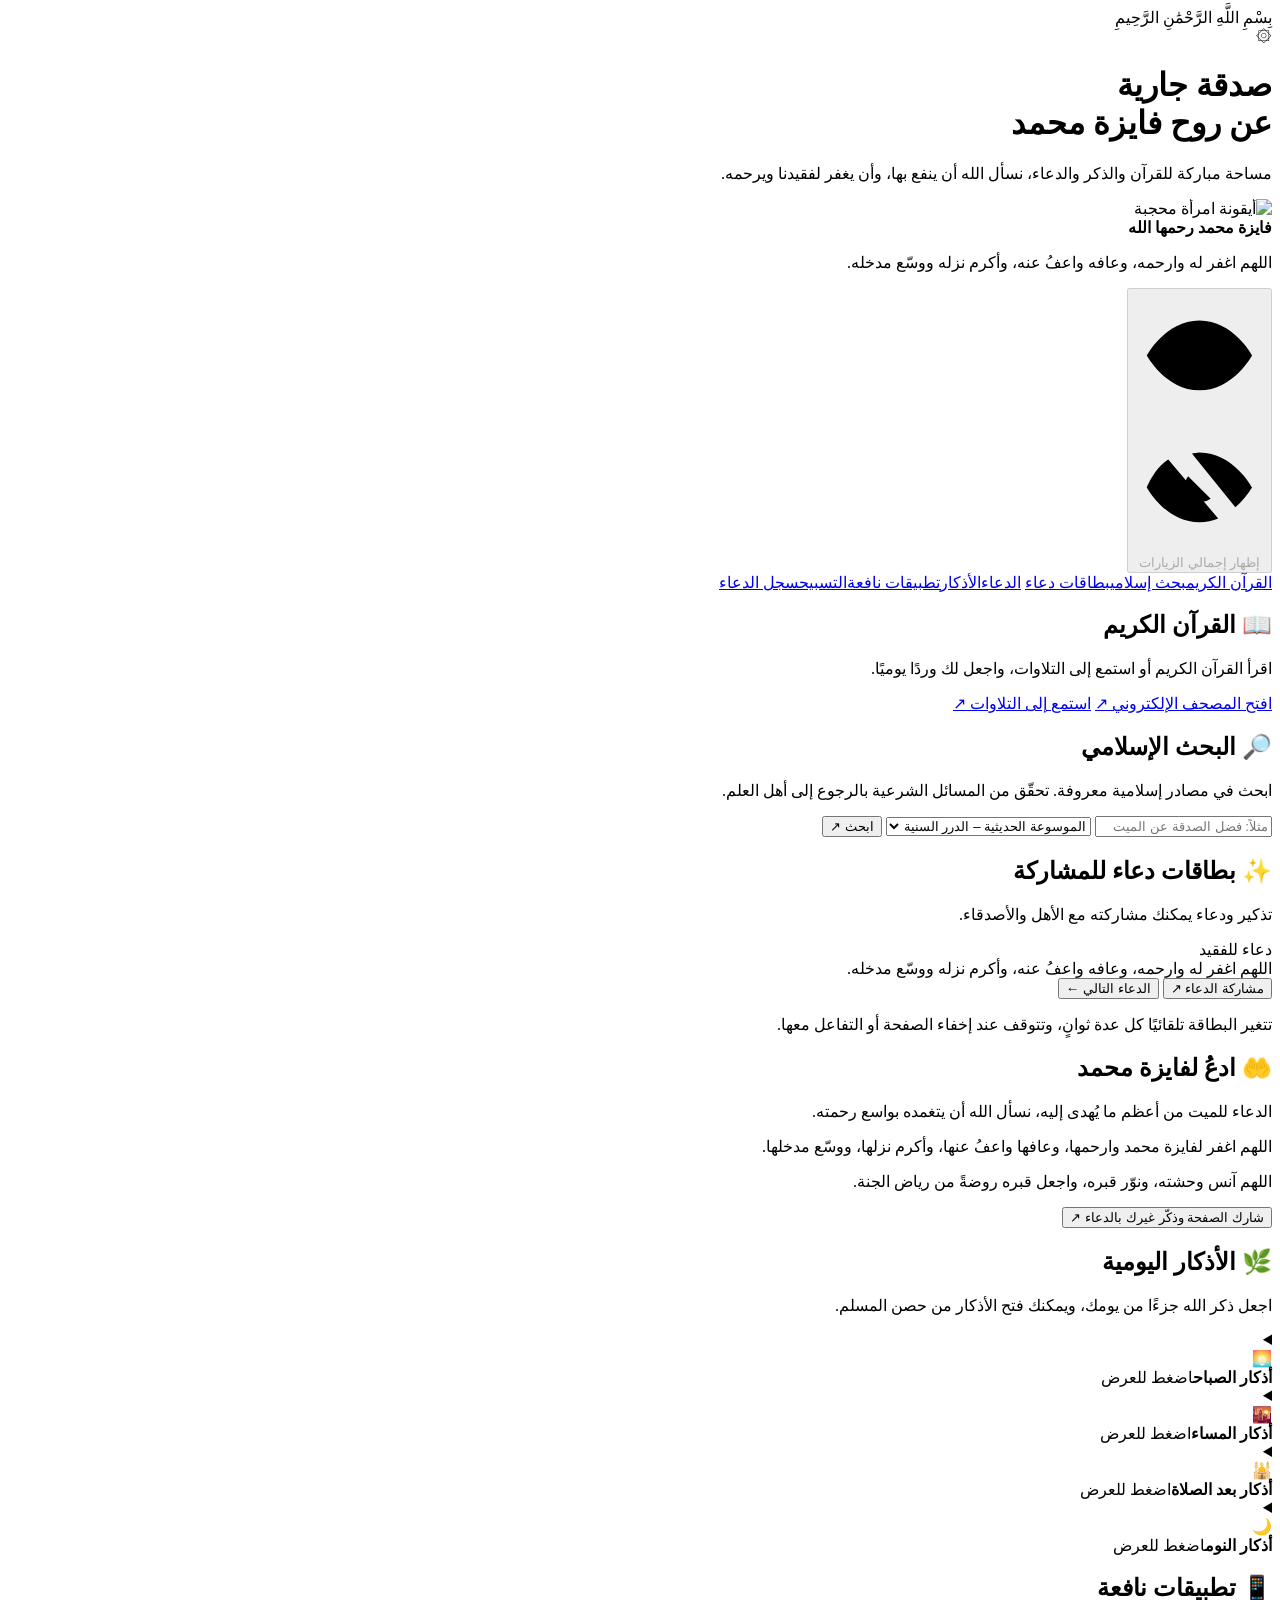
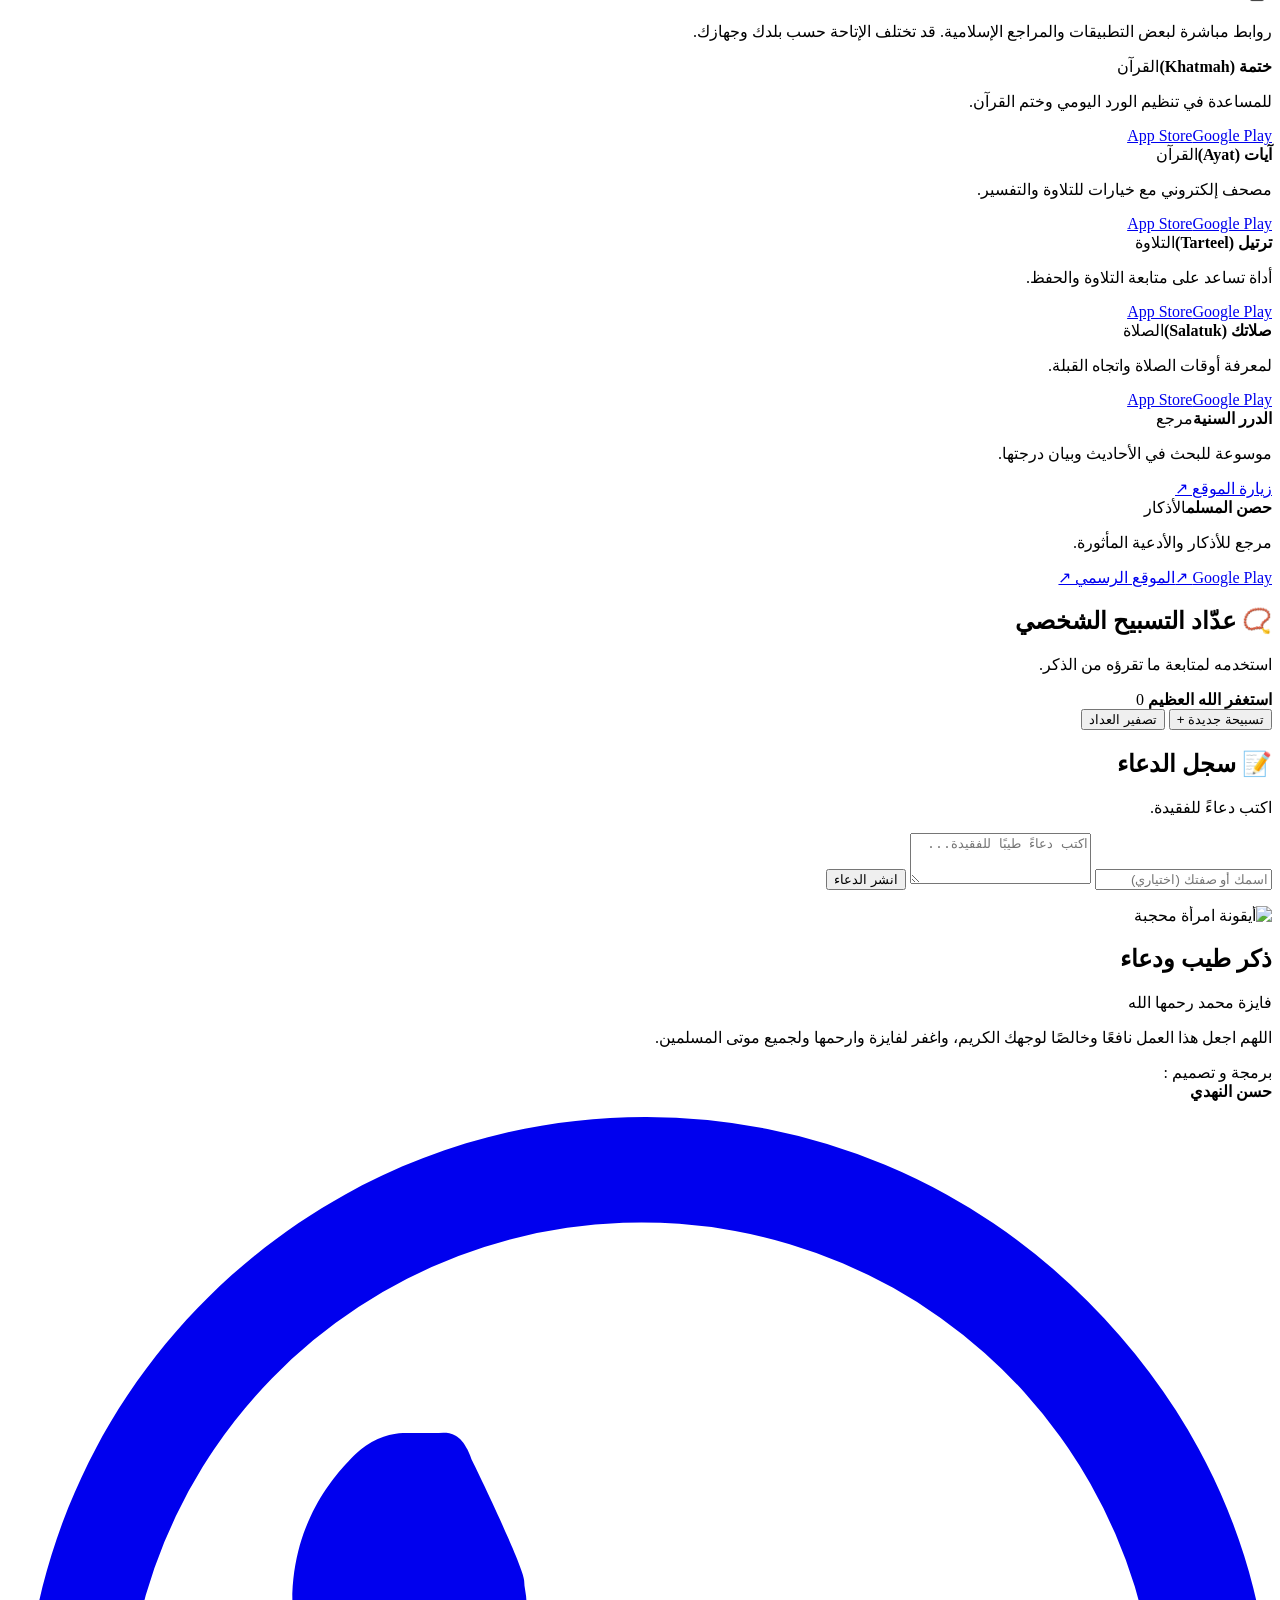
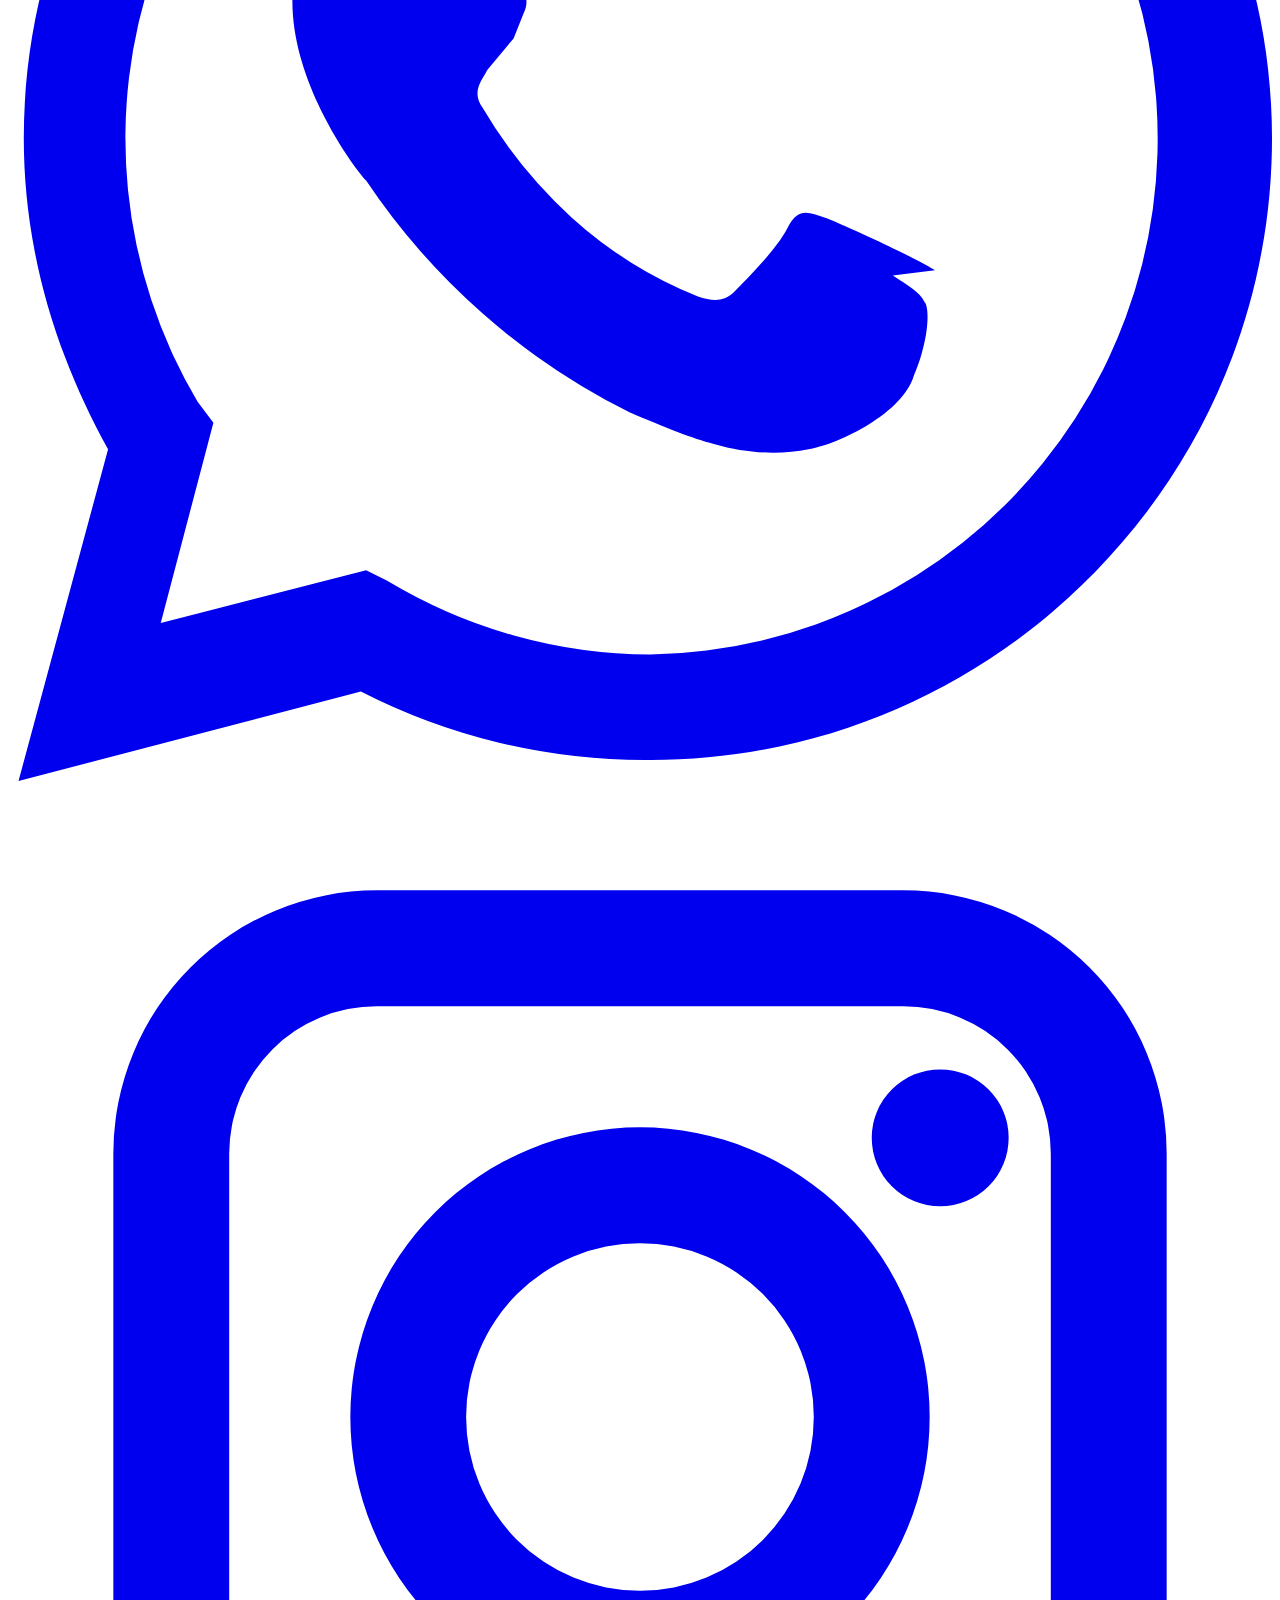
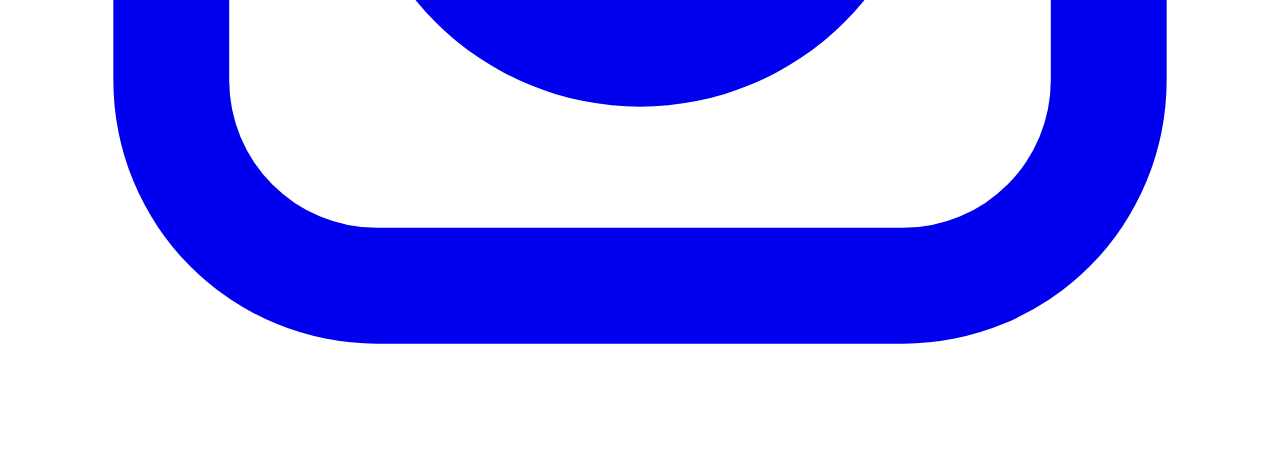
==== index.html @ 4db33beb "Add Faysa Mohammed memorial site: index.html" ====
<!doctype html>
<html lang="ar" dir="rtl">
<head>
  <meta charset="utf-8">
  <meta name="viewport" content="width=device-width, initial-scale=1">
  <meta name="theme-color" content="#435333">
  <meta name="mobile-web-app-capable" content="yes">
  <meta name="apple-mobile-web-app-capable" content="yes">
  <meta name="apple-mobile-web-app-status-bar-style" content="default">
  <link rel="manifest" href="./manifest.webmanifest">
  <link rel="icon" type="image/svg+xml" href="./icon.svg?v=1">
  <meta name="description" content="صدقة جارية عن روح فايزة محمد رحمها الله. قرآن كريم وأذكار ودعاء وروابط نافعة.">
  <meta property="og:type" content="website">
  <meta property="og:title" content="صدقة جارية عن فايزة محمد رحمها الله">
  <meta property="og:description" content="نسأل الله أن يغفر له ويرحمه، وأن يجعل هذا العمل نافعًا.">
  <meta property="og:image" content="https://7hasan.github.io/Faysa_Mohammed/icon.svg">
  <meta property="og:url" content="https://7hasan.github.io/Faysa_Mohammed/">
  <title>صدقة جارية عن روح فايزة محمد</title>
    <link rel="stylesheet" href="./style.css?v=1">
  <script src="./script.js?v=1" defer></script>
</head>
<body>
<header class="hero" id="top">
  <div class="inner">
    <div class="bism">بِسْمِ اللَّهِ الرَّحْمَٰنِ الرَّحِيمِ</div>
    <div class="emblem" aria-hidden="true">۞</div>
    <h1>صدقة جارية<br>عن روح فايزة محمد</h1>
    <p class="subtitle">مساحة مباركة للقرآن والذكر والدعاء، نسأل الله أن ينفع بها، وأن يغفر لفقيدنا ويرحمه.</p>
    <div class="name-card">
      <img class="deceased-icon" src="./icon.svg" alt="أيقونة امرأة محجبة" width="112" height="112">
      <div>
        <strong>فايزة محمد رحمها الله</strong>
        <p>اللهم اغفر له وارحمه، وعافه واعفُ عنه، وأكرم نزله ووسّع مدخله.</p>
      </div>
    </div>
    <div class="visitor-counter" id="visitor-counter">
      <button class="visitor-eye" id="visitor-eye" type="button"
        aria-label="إظهار إجمالي الزيارات" aria-expanded="false"
        aria-controls="visitor-total" disabled>
        <svg class="eye-open" viewBox="0 0 24 24" aria-hidden="true">
          <path d="M2.2 12s3.5-6.5 9.8-6.5 9.8 6.5 9.8 6.5-3.5 6.5-9.8 6.5S2.2 12 2.2 12Z"/>
          <circle cx="12" cy="12" r="3"/>
        </svg>
        <svg class="eye-closed" viewBox="0 0 24 24" aria-hidden="true">
          <path d="M3 3 21 21M10.6 5.7A10.8 10.8 0 0 1 12 5.5c6.3 0 9.8 6.5 9.8 6.5a16.5 16.5 0 0 1-3.1 3.7M6.2 6.8C3.6 8.4 2.2 12 2.2 12s3.5 6.5 9.8 6.5c1.3 0 2.5-.3 3.5-.7"/>
          <path d="M9.9 9.9a3 3 0 0 0 4.2 4.2"/>
        </svg>
        <span class="visitor-sr-only">إظهار إجمالي الزيارات</span>
      </button>
      <span id="visitor-total" class="visitor-total" hidden aria-live="polite"></span>
    </div>
  </div>
</header>

<nav aria-label="التنقل الرئيسي">
  <a href="#quran">القرآن الكريم</a><a href="#search">بحث إسلامي</a><a href="#cards">بطاقات دعاء</a>
  <a href="#dua">الدعاء</a><a href="#adhkar">الأذكار</a><a href="#apps">تطبيقات نافعة</a><a href="#interactive">التسبيح</a><a href="#wall">سجل الدعاء</a>
</nav>

<main>
  <section class="section" id="quran">
    <h2>📖 القرآن الكريم</h2>
    <p class="intro">اقرأ القرآن الكريم أو استمع إلى التلاوات، واجعل لك وردًا يوميًا.</p>
    <div class="actions">
      <a class="btn" href="https://quran.com/ar" target="_blank" rel="noopener noreferrer">افتح المصحف الإلكتروني ↗</a>
      <a class="btn outline" href="https://everyayah.com/" target="_blank" rel="noopener noreferrer">استمع إلى التلاوات ↗</a>
    </div>
  </section>

  <section class="section" id="search">
    <h2>🔎 البحث الإسلامي</h2>
    <p class="intro">ابحث في مصادر إسلامية معروفة. تحقّق من المسائل الشرعية بالرجوع إلى أهل العلم.</p>
    <div class="search-box">
      <input id="islamic-search-query" class="search-input" type="search" placeholder="مثلاً: فضل الصدقة عن الميت" aria-label="موضوع البحث">
      <select id="search-source" class="source-select" aria-label="مصدر البحث">
        <option value="dorar">الموسوعة الحديثية – الدرر السنية</option>
        <option value="islamweb">إسلام ويب</option>
        <option value="binbaz">موقع الشيخ ابن باز</option>
      </select>
      <button class="btn" type="button" onclick="executeIslamicSearch()">ابحث ↗</button>
    </div>
  </section>

  <section class="section" id="cards">
    <h2>✨ بطاقات دعاء للمشاركة</h2>
    <p class="intro">تذكير ودعاء يمكنك مشاركته مع الأهل والأصدقاء.</p>
    <div class="story-container" id="story-box">
      <span class="story-badge" id="story-category">دعاء للفقيد</span>
      <div class="story-text" id="story-text" aria-live="polite">اللهم اغفر له وارحمه، وعافه واعفُ عنه، وأكرم نزله ووسّع مدخله.</div>
      <div class="story-actions">
        <button class="btn outline" type="button" onclick="shareCurrentStory()">مشاركة الدعاء ↗</button>
        <button class="btn" type="button" onclick="nextStory()">الدعاء التالي ←</button>
      </div>
    </div>
    <p class="small">تتغير البطاقة تلقائيًا كل عدة ثوانٍ، وتتوقف عند إخفاء الصفحة أو التفاعل معها.</p>
  </section>

  <section class="section" id="dua">
    <h2>🤲 ادعُ لفايزة محمد</h2>
    <p class="intro">الدعاء للميت من أعظم ما يُهدى إليه، نسأل الله أن يتغمده بواسع رحمته.</p>
    <div class="dua"><p>اللهم اغفر لفايزة محمد وارحمها، وعافها واعفُ عنها، وأكرم نزلها، ووسّع مدخلها.</p></div>
    <div class="dua"><p>اللهم آنس وحشته، ونوّر قبره، واجعل قبره روضةً من رياض الجنة.</p></div>
    <button class="btn" type="button" onclick="sharePage()">شارك الصفحة وذكّر غيرك بالدعاء ↗</button>
  </section>

  <section class="section" id="adhkar">
    <h2>🌿 الأذكار اليومية</h2>
    <p class="intro">اجعل ذكر الله جزءًا من يومك، ويمكنك فتح الأذكار من حصن المسلم.</p>
    <div class="tilegrid">
      <details class="tile"><summary><div class="ico">🌅</div><strong>أذكار الصباح</strong><span>اضغط للعرض</span></summary><p>ابدأ يومك بذكر الله.</p><a href="https://hisnmuslim.com/i/ar/1" target="_blank" rel="noopener noreferrer">افتح الأذكار ↗</a></details>
      <details class="tile"><summary><div class="ico">🌇</div><strong>أذكار المساء</strong><span>اضغط للعرض</span></summary><p>اختم يومك بذكر الله.</p><a href="https://hisnmuslim.com/i/ar/1" target="_blank" rel="noopener noreferrer">افتح الأذكار ↗</a></details>
      <details class="tile"><summary><div class="ico">🕌</div><strong>أذكار بعد الصلاة</strong><span>اضغط للعرض</span></summary><p>حافظ على الأذكار المأثورة بعد الصلاة.</p><a href="https://hisnmuslim.com/" target="_blank" rel="noopener noreferrer">افتح حصن المسلم ↗</a></details>
      <details class="tile"><summary><div class="ico">🌙</div><strong>أذكار النوم</strong><span>اضغط للعرض</span></summary><p>اختم يومك بالأذكار.</p><a href="https://hisnmuslim.com/" target="_blank" rel="noopener noreferrer">افتح حصن المسلم ↗</a></details>
    </div>
  </section>

  <section class="section" id="apps">
    <h2>📱 تطبيقات نافعة</h2>
    <p class="intro">روابط مباشرة لبعض التطبيقات والمراجع الإسلامية. قد تختلف الإتاحة حسب بلدك وجهازك.</p>
    <div class="apps-grid">
      <article class="app-card"><div class="app-header"><strong>ختمة (Khatmah)</strong><span class="app-badge">القرآن</span></div><p class="app-desc">للمساعدة في تنظيم الورد اليومي وختم القرآن.</p><div class="store-buttons"><a class="btn store-btn" href="https://apps.apple.com/us/app/id543090051" target="_blank" rel="noopener noreferrer">App Store</a><a class="btn outline store-btn" href="https://play.google.com/store/apps/details?id=com.khatmah.android" target="_blank" rel="noopener noreferrer">Google Play</a></div></article>
      <article class="app-card"><div class="app-header"><strong>آيات (Ayat)</strong><span class="app-badge">القرآن</span></div><p class="app-desc">مصحف إلكتروني مع خيارات للتلاوة والتفسير.</p><div class="store-buttons"><a class="btn store-btn" href="https://apps.apple.com/sa/app/id634325420" target="_blank" rel="noopener noreferrer">App Store</a><a class="btn outline store-btn" href="https://play.google.com/store/apps/details?id=sa.edu.ksu.Ayat" target="_blank" rel="noopener noreferrer">Google Play</a></div></article>
      <article class="app-card"><div class="app-header"><strong>ترتيل (Tarteel)</strong><span class="app-badge">التلاوة</span></div><p class="app-desc">أداة تساعد على متابعة التلاوة والحفظ.</p><div class="store-buttons"><a class="btn store-btn" href="https://apps.apple.com/om/app/id1391009396" target="_blank" rel="noopener noreferrer">App Store</a><a class="btn outline store-btn" href="https://play.google.com/store/apps/details?id=com.tarteel.app" target="_blank" rel="noopener noreferrer">Google Play</a></div></article>
      <article class="app-card"><div class="app-header"><strong>صلاتك (Salatuk)</strong><span class="app-badge">الصلاة</span></div><p class="app-desc">لمعرفة أوقات الصلاة واتجاه القبلة.</p><div class="store-buttons"><a class="btn store-btn" href="https://apps.apple.com/ae/app/id686077611" target="_blank" rel="noopener noreferrer">App Store</a><a class="btn outline store-btn" href="https://play.google.com/store/apps/details?id=com.masarat.salati" target="_blank" rel="noopener noreferrer">Google Play</a></div></article>
      <article class="app-card"><div class="app-header"><strong>الدرر السنية</strong><span class="app-badge">مرجع</span></div><p class="app-desc">موسوعة للبحث في الأحاديث وبيان درجتها.</p><div class="store-buttons"><a class="btn store-btn" href="https://dorar.net/" target="_blank" rel="noopener noreferrer">زيارة الموقع ↗</a></div></article>
      <article class="app-card"><div class="app-header"><strong>حصن المسلم</strong><span class="app-badge">الأذكار</span></div><p class="app-desc">مرجع للأذكار والأدعية المأثورة.</p><div class="store-buttons"><a class="btn store-btn" href="https://play.google.com/store/apps/details?id=com.arabiait.hisnmuslim" target="_blank" rel="noopener noreferrer">Google Play ↗</a><a class="btn outline store-btn" href="https://hisnmuslim.com/" target="_blank" rel="noopener noreferrer">الموقع الرسمي ↗</a></div></article>
    </div>
  </section>

  <section class="section" id="interactive">
    <h2>📿 عدّاد التسبيح الشخصي</h2>
    <p class="intro">استخدمه لمتابعة ما تقرؤه من الذكر.</p>
    <div class="interactive-box">
      <strong>استغفر الله العظيم</strong>
      <span class="counter-number" id="tasbeeh-count" aria-live="polite">0</span>
      <div class="actions" style="justify-content:center">
        <button class="btn" id="tasbeeh-btn" type="button">تسبيحة جديدة +</button>
        <button class="btn outline" id="tasbeeh-reset" type="button">تصفير العداد</button>
      </div>
    </div>
  </section>

  <section class="section" id="wall">
    <h2>📝 سجل الدعاء</h2>
    <p class="intro">اكتب دعاءً للفقيدة. </p>
    <form id="dua-form" class="wall-form">
      <input id="dua-name" class="wall-input" type="text" maxlength="45" placeholder="اسمك أو صفتك (اختياري)" autocomplete="name">
      <textarea id="dua-message" class="wall-input" rows="3" maxlength="500" required placeholder="اكتب دعاءً طيبًا للفقيدة..."></textarea>
      <button class="btn" type="submit">انشر الدعاء</button>
    </form>
    <p class="small" id="wall-status" role="status" aria-live="polite"></p>
    <div id="dua-list" class="wall-messages" aria-live="polite"></div>
  </section>

  <section class="section final-section" id="final">
    <div class="profile">
      <img class="avatar-icon" src="./icon.svg" alt="أيقونة امرأة محجبة" width="76" height="76" loading="lazy">
      <div>
        <h2>ذكر طيب ودعاء</h2>
        <p>فايزة محمد رحمها الله</p>
        <p class="small">اللهم اجعل هذا العمل نافعًا وخالصًا لوجهك الكريم، واغفر لفايزة وارحمها ولجميع موتى المسلمين.</p>
      </div>
    </div>
  </section>
  <div class="install-area">
    <button class="btn install-btn" id="install-app" type="button" hidden>
      <svg viewBox="0 0 24 24" aria-hidden="true"><path d="M12 3v11m0 0 4-4m-4 4-4-4M5 17v3h14v-3" fill="none" stroke="currentColor" stroke-width="2" stroke-linecap="round" stroke-linejoin="round"/></svg>
      تثبيت
    </button>
    <p class="small" id="install-help" hidden>ثبت التطبيق على جهازك</p>
  </div>
</main>

<footer>
  <div class="footer-credit"><p>برمجة و تصميم :<br><strong>حسن النهدي</strong></p></div>
  <div class="footer-social" aria-label="حسابات التواصل">
    <a class="social-link whatsapp" href="https://wa.me/+967776425406" target="_blank" rel="noopener noreferrer" aria-label="واتساب">
      <svg viewBox="0 0 24 24" aria-hidden="true"><path fill="currentColor" d="M20.5 3.5A11.8 11.8 0 0 0 12.1 0C5.6 0 .3 5.3.3 11.8c0 2.1.6 4.1 1.6 5.9L.2 24l6.5-1.7a11.8 11.8 0 0 0 5.4 1.3h.1c6.5 0 11.8-5.3 11.8-11.8 0-3.1-1.2-6-3.5-8.3ZM12.2 21.6a9.8 9.8 0 0 1-5-1.4l-.4-.2-3.9 1 1-3.8-.3-.4a9.8 9.8 0 1 1 8.6 4.8Zm5.4-7.3c-.3-.2-1.8-.9-2.1-1s-.5-.2-.7.2-.8 1-1 1.2-.4.2-.7.1a8 8 0 0 1-2.4-1.5 9 9 0 0 1-1.7-2.1c-.2-.3 0-.5.1-.7l.5-.6.2-.5c.1-.2 0-.4 0-.6s-.7-1.7-1-2.3c-.2-.6-.5-.5-.7-.5h-.6c-.2 0-.6.1-.9.4s-1.2 1.2-1.2 2.8 1.2 3.2 1.4 3.4a13 13 0 0 0 5 4.4c.7.3 1.2.5 1.6.6.7.2 1.3.2 1.8.1.6-.1 1.8-.7 2-1.4.3-.7.3-1.3.2-1.4-.1-.2-.3-.3-.6-.5Z"/></svg>
    </a>
    <a class="social-link instagram" href="https://www.instagram.com/3ioio_?dmpr=MWthOWRxYnh0aGx2NA==" target="_blank" rel="noopener noreferrer" aria-label="إنستغرام">
      <svg viewBox="0 0 24 24" aria-hidden="true"><path fill="currentColor" d="M7 2h10a5 5 0 0 1 5 5v10a5 5 0 0 1-5 5H7a5 5 0 0 1-5-5V7a5 5 0 0 1 5-5Zm0 2.2A2.8 2.8 0 0 0 4.2 7v10A2.8 2.8 0 0 0 7 19.8h10a2.8 2.8 0 0 0 2.8-2.8V7A2.8 2.8 0 0 0 17 4.2H7Zm5 2.3a5.5 5.5 0 1 1 0 11 5.5 5.5 0 0 1 0-11Zm0 2.2a3.3 3.3 0 1 0 0 6.6 3.3 3.3 0 0 0 0-6.6Zm5.7-3.3a1.3 1.3 0 1 1 0 2.6 1.3 1.3 0 0 1 0-2.6Z"/></svg>
    </a>
  </div>
</footer>
</body>
</html>
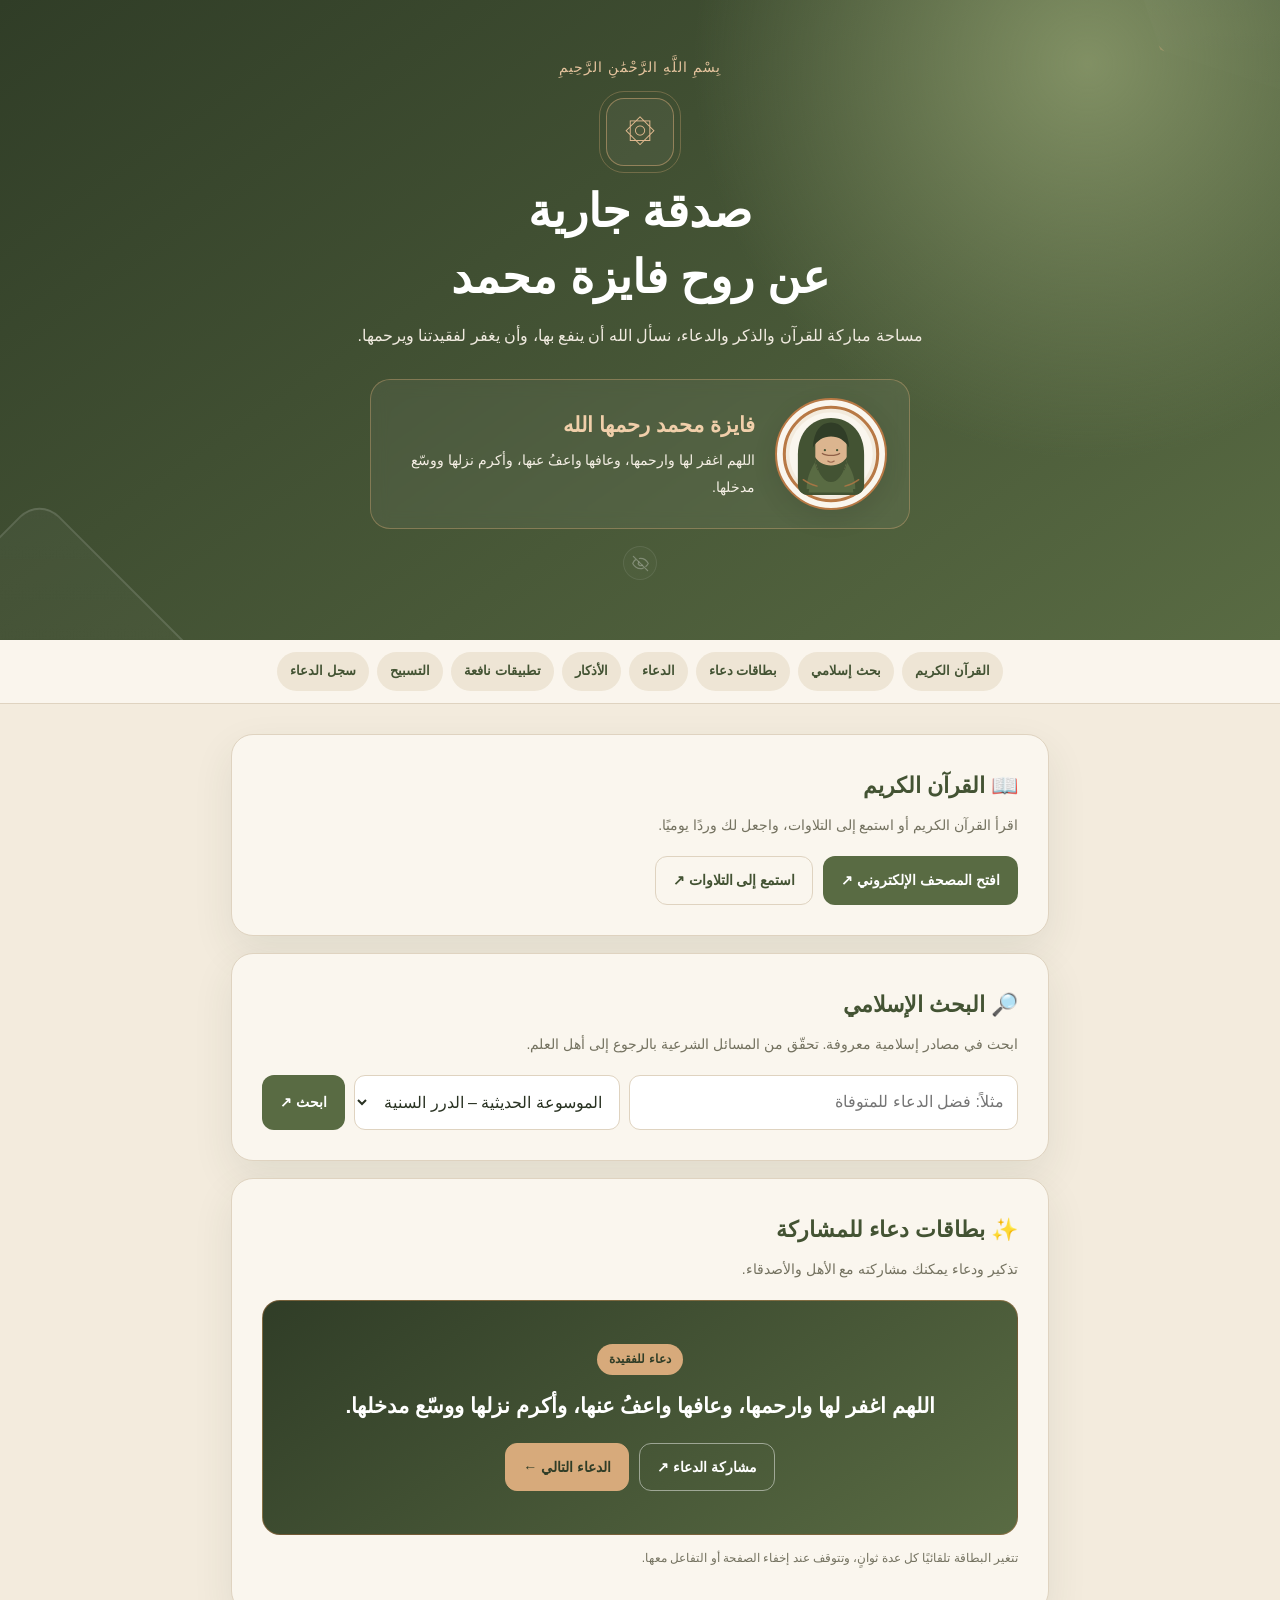
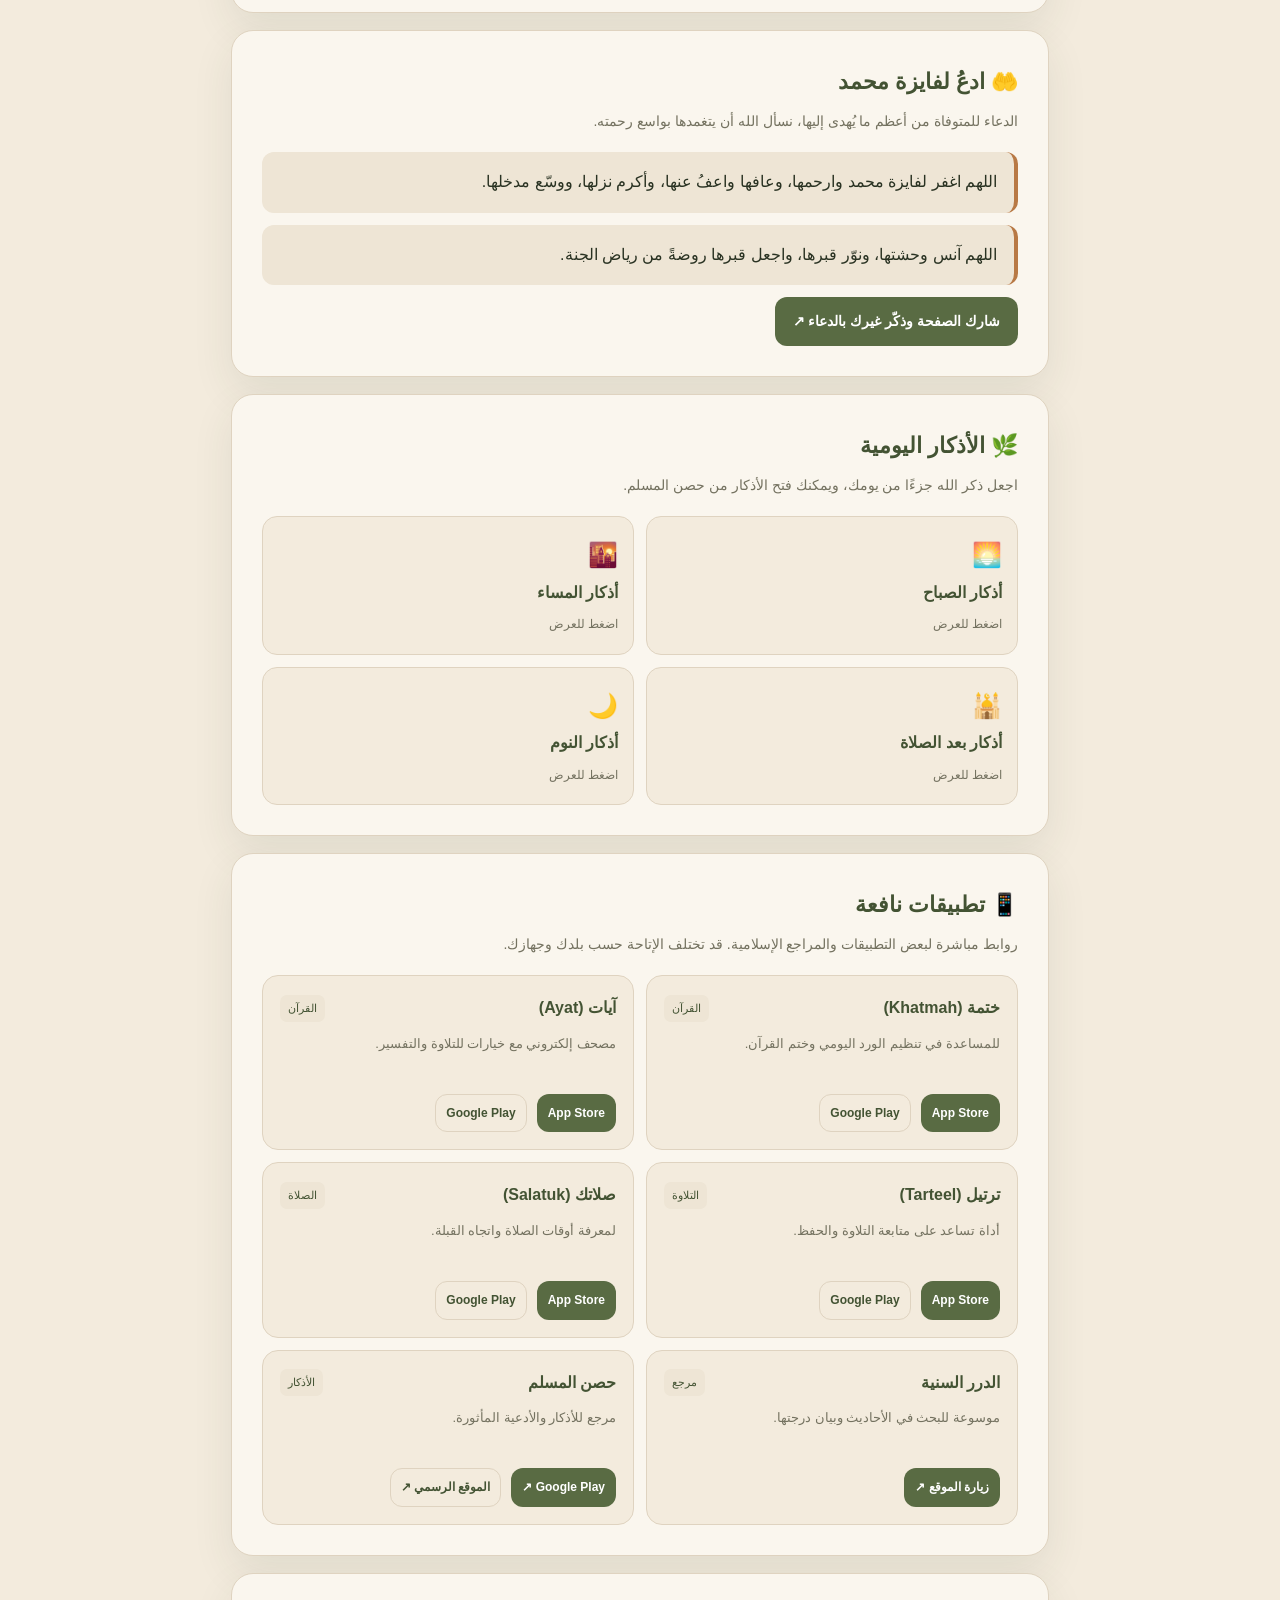
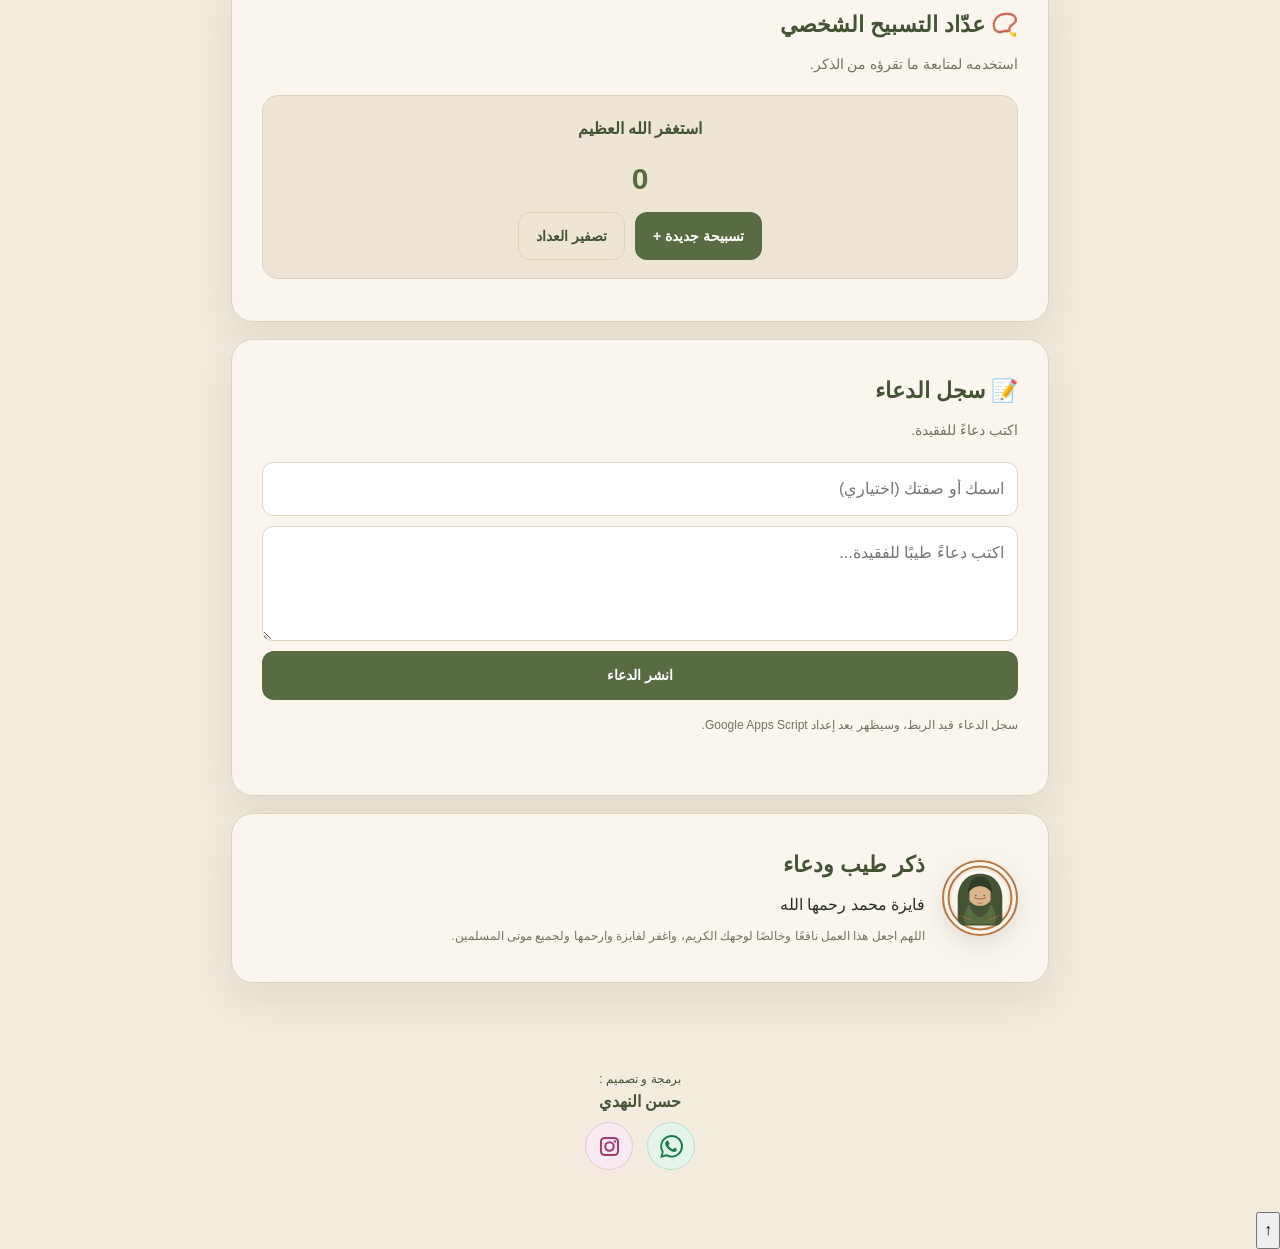
==== commit 2262b582: "Connect Faysa API and refresh design: index.html" ====
--- a/index.html
+++ b/index.html
@@ -3,7 +3,7 @@
 <head>
   <meta charset="utf-8">
   <meta name="viewport" content="width=device-width, initial-scale=1">
-  <meta name="theme-color" content="#435333">
+  <meta name="theme-color" content="#563D50">
   <meta name="mobile-web-app-capable" content="yes">
   <meta name="apple-mobile-web-app-capable" content="yes">
   <meta name="apple-mobile-web-app-status-bar-style" content="default">
@@ -12,12 +12,12 @@
   <meta name="description" content="صدقة جارية عن روح فايزة محمد رحمها الله. قرآن كريم وأذكار ودعاء وروابط نافعة.">
   <meta property="og:type" content="website">
   <meta property="og:title" content="صدقة جارية عن فايزة محمد رحمها الله">
-  <meta property="og:description" content="نسأل الله أن يغفر له ويرحمه، وأن يجعل هذا العمل نافعًا.">
+  <meta property="og:description" content="نسأل الله أن يغفر لها ويرحمها، وأن يجعل هذا العمل نافعًا.">
   <meta property="og:image" content="https://7hasan.github.io/Faysa_Mohammed/icon.svg">
   <meta property="og:url" content="https://7hasan.github.io/Faysa_Mohammed/">
   <title>صدقة جارية عن روح فايزة محمد</title>
-    <link rel="stylesheet" href="./style.css?v=1">
-  <script src="./script.js?v=1" defer></script>
+    <link rel="stylesheet" href="./style.css?v=2">
+  <script src="./script.js?v=2" defer></script>
 </head>
 <body>
 <header class="hero" id="top">
@@ -25,12 +25,12 @@
     <div class="bism">بِسْمِ اللَّهِ الرَّحْمَٰنِ الرَّحِيمِ</div>
     <div class="emblem" aria-hidden="true">۞</div>
     <h1>صدقة جارية<br>عن روح فايزة محمد</h1>
-    <p class="subtitle">مساحة مباركة للقرآن والذكر والدعاء، نسأل الله أن ينفع بها، وأن يغفر لفقيدنا ويرحمه.</p>
+    <p class="subtitle">مساحة مباركة للقرآن والذكر والدعاء، نسأل الله أن ينفع بها، وأن يغفر لفقيدتنا ويرحمها.</p>
     <div class="name-card">
       <img class="deceased-icon" src="./icon.svg" alt="أيقونة امرأة محجبة" width="112" height="112">
       <div>
         <strong>فايزة محمد رحمها الله</strong>
-        <p>اللهم اغفر له وارحمه، وعافه واعفُ عنه، وأكرم نزله ووسّع مدخله.</p>
+        <p>اللهم اغفر لها وارحمها، وعافها واعفُ عنها، وأكرم نزلها ووسّع مدخلها.</p>
       </div>
     </div>
     <div class="visitor-counter" id="visitor-counter">
@@ -71,7 +71,7 @@
     <h2>🔎 البحث الإسلامي</h2>
     <p class="intro">ابحث في مصادر إسلامية معروفة. تحقّق من المسائل الشرعية بالرجوع إلى أهل العلم.</p>
     <div class="search-box">
-      <input id="islamic-search-query" class="search-input" type="search" placeholder="مثلاً: فضل الصدقة عن الميت" aria-label="موضوع البحث">
+      <input id="islamic-search-query" class="search-input" type="search" placeholder="مثلاً: فضل الدعاء للمتوفاة" aria-label="موضوع البحث">
       <select id="search-source" class="source-select" aria-label="مصدر البحث">
         <option value="dorar">الموسوعة الحديثية – الدرر السنية</option>
         <option value="islamweb">إسلام ويب</option>
@@ -85,8 +85,8 @@
     <h2>✨ بطاقات دعاء للمشاركة</h2>
     <p class="intro">تذكير ودعاء يمكنك مشاركته مع الأهل والأصدقاء.</p>
     <div class="story-container" id="story-box">
-      <span class="story-badge" id="story-category">دعاء للفقيد</span>
-      <div class="story-text" id="story-text" aria-live="polite">اللهم اغفر له وارحمه، وعافه واعفُ عنه، وأكرم نزله ووسّع مدخله.</div>
+      <span class="story-badge" id="story-category">دعاء للفقيدة</span>
+      <div class="story-text" id="story-text" aria-live="polite">اللهم اغفر لها وارحمها، وعافها واعفُ عنها، وأكرم نزلها ووسّع مدخلها.</div>
       <div class="story-actions">
         <button class="btn outline" type="button" onclick="shareCurrentStory()">مشاركة الدعاء ↗</button>
         <button class="btn" type="button" onclick="nextStory()">الدعاء التالي ←</button>
@@ -97,9 +97,9 @@
 
   <section class="section" id="dua">
     <h2>🤲 ادعُ لفايزة محمد</h2>
-    <p class="intro">الدعاء للميت من أعظم ما يُهدى إليه، نسأل الله أن يتغمده بواسع رحمته.</p>
+    <p class="intro">الدعاء للمتوفاة من أعظم ما يُهدى إليها، نسأل الله أن يتغمدها بواسع رحمته.</p>
     <div class="dua"><p>اللهم اغفر لفايزة محمد وارحمها، وعافها واعفُ عنها، وأكرم نزلها، ووسّع مدخلها.</p></div>
-    <div class="dua"><p>اللهم آنس وحشته، ونوّر قبره، واجعل قبره روضةً من رياض الجنة.</p></div>
+    <div class="dua"><p>اللهم آنس وحشتها، ونوّر قبرها، واجعل قبرها روضةً من رياض الجنة.</p></div>
     <button class="btn" type="button" onclick="sharePage()">شارك الصفحة وذكّر غيرك بالدعاء ↗</button>
   </section>
 
@@ -182,5 +182,7 @@
     </a>
   </div>
 </footer>
+  <div class="reading-progress" id="reading-progress" aria-hidden="true"></div>
+  <button class="back-to-top" id="back-to-top" type="button" aria-label="العودة إلى أعلى الصفحة" title="العودة إلى الأعلى">↑</button>
 </body>
 </html>
--- a/style.css
+++ b/style.css
@@ -0,0 +1,176 @@
+:root{
+  --olive:#596b43;--olive-dark:#435333;--olive-deep:#303d27;
+  --beige:#f3ebdd;--beige-light:#faf6ee;--copper:#b87945;
+  --ink:#293222;--muted:#747260;--line:#dfd3c0;
+  --shadow:0 16px 42px rgba(48,61,39,.09);--radius:22px;
+}
+*{box-sizing:border-box}
+html{scroll-behavior:smooth;scroll-padding-top:88px}
+body{margin:0;background:var(--beige);color:var(--ink);font-family:Tahoma,Arial,sans-serif;line-height:1.9}
+a{color:inherit;text-decoration:none}
+button,input,textarea,select{font:inherit}
+button,a{-webkit-tap-highlight-color:transparent}
+button:focus-visible,a:focus-visible,input:focus-visible,textarea:focus-visible{outline:3px solid #b8794580;outline-offset:3px}
+.hero{position:relative;isolation:isolate;overflow:hidden;padding:54px 20px 58px;text-align:center;color:#fff;background:radial-gradient(circle at 85% 10%,#819064 0,transparent 32%),linear-gradient(145deg,var(--olive-deep),var(--olive))}
+.hero:before,.hero:after{content:"";position:absolute;z-index:-1;border:1px solid #ffffff18;border-radius:50%;width:300px;height:300px}
+.hero:before{top:-190px;right:-90px}.hero:after{bottom:-230px;left:-100px;width:390px;height:390px}
+.inner{max-width:850px;margin:auto}
+.bism{color:#e6c49e;font-size:14px;letter-spacing:1px}
+.emblem{display:grid;place-items:center;width:68px;height:68px;margin:17px auto 12px;border:1px solid #d5a77788;border-radius:50%;color:#e1b98f;background:#ffffff0c;font-size:31px}
+h1{margin:8px 0;font-size:clamp(28px,6vw,46px);line-height:1.45}
+.subtitle{max-width:590px;margin:10px auto 0;color:#f0eadf}
+.name-card{display:flex;align-items:center;gap:20px;max-width:540px;margin:28px auto 0;padding:18px 22px;border:1px solid #d5a77766;border-radius:20px;background:#ffffff0d;backdrop-filter:blur(8px);text-align:right}
+.deceased-img{width:112px;height:112px;flex:0 0 112px;object-fit:cover;border:3px solid #d5a777;border-radius:50%;box-shadow:0 8px 24px #0003}
+.name-card strong{display:block;color:#f1cfaa;font-size:21px;line-height:1.6}
+.name-card p{margin:5px 0 0;color:#f5efe5;font-size:14px}
+nav{position:sticky;top:0;z-index:20;display:flex;justify-content:center;gap:8px;flex-wrap:wrap;padding:12px 14px;background:#faf6eef2;border-bottom:1px solid var(--line);backdrop-filter:blur(12px)}
+nav a{padding:7px 13px;border-radius:99px;background:#eee5d5;color:var(--olive-dark);font-size:13px;font-weight:700;transition:background .2s,color .2s,transform .2s}
+nav a:hover{background:var(--olive);color:white;transform:translateY(-2px)}
+main{max-width:850px;margin:30px auto;padding:0 16px}
+.section{margin:17px 0;padding:clamp(20px,4vw,30px);border:1px solid var(--line);border-radius:var(--radius);background:var(--beige-light);box-shadow:var(--shadow)}
+.section h2{display:flex;align-items:center;gap:10px;margin:0 0 5px;color:var(--olive-dark);font-size:22px}
+.intro{margin:0 0 18px;color:var(--muted);font-size:14px}
+.actions,.story-actions,.store-buttons{display:flex;gap:10px;flex-wrap:wrap}
+.btn{display:inline-flex;align-items:center;justify-content:center;gap:7px;min-height:44px;padding:10px 17px;border:1px solid transparent;border-radius:12px;background:var(--olive);color:#fff;font-size:14px;font-weight:700;cursor:pointer;transition:transform .2s,background .2s,box-shadow .2s}
+.btn:hover{transform:translateY(-2px);background:var(--olive-dark);box-shadow:0 7px 18px #43533320}
+.btn:active{transform:translateY(0) scale(.98)}
+.btn.outline{border-color:var(--line);background:transparent;color:var(--olive-dark)}
+.btn.outline:hover{background:#eee5d5;box-shadow:none}
+.tilegrid{display:grid;grid-template-columns:repeat(2,minmax(0,1fr));gap:12px}
+.tile{padding:15px;border:1px solid var(--line);border-radius:15px;background:var(--beige)}
+.tile summary{cursor:pointer;list-style:none}.tile summary::-webkit-details-marker{display:none}
+.tile summary strong{display:block;color:var(--olive-dark)}.tile summary span{font-size:12px;color:var(--muted)}
+.tile .ico{font-size:24px}.tile p{font-size:14px}
+.dua{margin:12px 0;padding:15px 17px;border-right:4px solid var(--copper);border-radius:12px;background:#eee5d5}
+.dua p{margin:0;font-size:16px}
+.search-box{display:flex;gap:9px;flex-wrap:wrap}
+.search-input,.source-select,.wall-input{min-height:46px;padding:11px 13px;border:1px solid var(--line);border-radius:11px;background:#fff;color:var(--ink)}
+.search-input{flex:1;min-width:190px}.source-select{max-width:100%}
+.story-container{display:flex;min-height:235px;flex-direction:column;align-items:center;justify-content:center;padding:24px;border:1px solid #b8794577;border-radius:18px;background:linear-gradient(145deg,var(--olive-deep),var(--olive));text-align:center;color:#fff}
+.story-badge{margin-bottom:12px;padding:4px 12px;border-radius:30px;background:#d7aa7b;color:#303d27;font-size:12px;font-weight:700}
+.story-text{max-width:600px;margin:0 0 18px;color:#fff;font-size:clamp(17px,3vw,21px);font-weight:700;line-height:1.8}
+.story-actions{justify-content:center}
+.story-actions .btn{border-color:#d7aa7b;background:#d7aa7b;color:var(--olive-deep)}
+.story-actions .btn.outline{background:transparent;color:#fff;border-color:#ffffff77}
+.small{color:var(--muted);font-size:12px}
+.apps-grid{display:grid;grid-template-columns:repeat(2,minmax(0,1fr));gap:12px}
+.app-card{padding:17px;border:1px solid var(--line);border-radius:16px;background:var(--beige);transition:transform .25s,border-color .25s}
+.app-card:hover{transform:translateY(-3px);border-color:#c69b70}
+.app-header{display:flex;justify-content:space-between;align-items:center;gap:8px}
+.app-header strong{color:var(--olive-dark)}
+.app-badge{padding:3px 8px;border-radius:7px;background:#eee5d5;color:var(--olive-dark);font-size:11px}
+.app-desc{min-height:50px;margin:8px 0 12px;color:var(--muted);font-size:13px}
+.store-btn{min-height:36px;padding:7px 10px;font-size:12px}
+.interactive-box{margin:12px 0;padding:18px;border:1px solid var(--line);border-radius:16px;background:#eee5d5;text-align:center}
+.interactive-box strong{display:block;color:var(--olive-dark)}
+.counter-number{display:block;margin:5px 0;color:var(--olive);font-size:30px;font-weight:700;font-variant-numeric:tabular-nums}
+.profile{display:flex;align-items:center;gap:17px}
+.avatar{width:76px;height:76px;flex:0 0 76px;object-fit:cover;border:2px solid var(--copper);border-radius:50%}
+footer{padding:30px 16px 42px;color:var(--muted);font-size:12px;text-align:center}
+footer p{margin:4px}
+.reveal{opacity:0;transform:translateY(18px);transition:opacity .65s ease,transform .65s cubic-bezier(.2,.7,.2,1)}
+.reveal.is-visible{opacity:1;transform:translateY(0)}
+@media(max-width:600px){.hero{padding:38px 16px 42px}.name-card{gap:13px;padding:15px}.deceased-img{width:86px;height:86px;flex-basis:86px}.name-card strong{font-size:17px}nav{gap:6px}nav a{padding:6px 10px;font-size:12px}.tilegrid,.apps-grid{grid-template-columns:1fr}.app-desc{min-height:0}.profile{align-items:flex-start}}
+@media(prefers-reduced-motion:reduce){*,*::before,*::after{scroll-behavior:auto!important;animation-duration:.01ms!important;transition-duration:.01ms!important}.reveal{opacity:1;transform:none}}
+
+/* صورة كاملة بلا قصّ: نعرض كامل أبعاد الصورة الأصلية */
+.deceased-img{width:132px;height:158px;flex:0 0 132px;object-fit:contain;object-position:center;background:#eee5d5;border-radius:16px;padding:3px}
+.avatar{object-fit:contain;object-position:center;background:#eee5d5;border-radius:12px;padding:2px}
+.wall-form{display:flex;flex-direction:column;gap:10px;margin:14px 0}
+.wall-input{width:100%;resize:vertical}
+.wall-messages{display:grid;gap:10px;margin:14px 0}
+.wall-msg-card{padding:13px 15px;border:1px solid var(--line);border-right:4px solid var(--copper);border-radius:12px;background:#fff}
+.wall-msg-card strong{color:var(--olive-dark)}
+.wall-msg-card p{margin:5px 0 0;white-space:pre-wrap;overflow-wrap:anywhere}
+.install-btn{margin-top:14px}
+@media(max-width:600px){.name-card{align-items:center}.deceased-img{width:112px;height:142px;flex-basis:112px}}
+
+/* تذييل الموقع */
+.footer-credit{display:flex;align-items:center;justify-content:center;gap:13px;margin:20px auto 12px;color:var(--olive-dark)}
+.footer-credit img{width:58px;height:58px;object-fit:contain;object-position:center;background:#eee5d5;border:2px solid var(--copper);border-radius:12px;padding:2px}
+.footer-credit p{margin:0;line-height:1.6}.footer-credit strong{font-size:16px}
+.footer-social{display:flex;justify-content:center;gap:10px;margin:12px auto}
+.social-link{display:inline-flex;align-items:center;justify-content:center;min-width:104px;padding:8px 15px;border:1px solid var(--line);border-radius:12px;font-size:13px;font-weight:700;transition:transform .2s,background .2s}
+.social-link:hover{transform:translateY(-2px)}.social-link.whatsapp{color:#167b48;background:#e5f4eb;border-color:#b8dfc8}.social-link.instagram{color:#a13d70;background:#f8eaf1;border-color:#e9c4d5}
+
+.final-section{text-align:center}.final-section h2{justify-content:center}.final-section .intro{margin:8px auto 14px}.final-section .install-btn{margin:8px auto 4px}.final-section #install-help{max-width:520px;margin:6px auto 0;line-height:1.8}
+.footer-credit{margin:10px auto 6px}.footer-social{gap:14px;margin:8px auto 0}.social-link{width:48px;height:48px;min-width:48px;padding:11px;border-radius:50%}.social-link svg{display:block;width:23px;height:23px}
+
+
+/* بطاقة الذكر والدعاء وزر تثبيت التطبيق أسفلها */
+.final-section{text-align:right}
+.final-section .profile{align-items:center;gap:17px}
+.final-section .profile h2{justify-content:flex-start;margin:0 0 5px}
+.final-section .profile p{margin:4px 0}
+.install-area{display:flex;flex-direction:column;align-items:center;gap:3px;margin:12px auto 24px;text-align:center}
+.install-area .install-btn{margin:0;gap:8px}
+.install-area .install-btn svg{width:18px;height:18px;display:block}
+.install-area #install-help{margin:3px 0 0}
+@media(max-width:600px){.final-section .profile{align-items:flex-start}.final-section .avatar{width:76px;height:76px;flex-basis:76px}}
+
+
+/* زخارف هندسية جديدة في مقدمة الموقع */
+.hero:before,.hero:after{
+  border-radius:0;
+  transform:rotate(45deg);
+  background:linear-gradient(135deg,#ffffff0a,#ffffff00);
+}
+.hero:before{
+  width:230px;height:230px;top:-150px;right:-80px;
+  border:2px solid #d5a77755;
+  clip-path:polygon(50% 0,100% 25%,100% 75%,50% 100%,0 75%,0 25%);
+}
+.hero:after{
+  width:285px;height:285px;bottom:-205px;left:-105px;
+  border:2px solid #ffffff24;
+  border-radius:28px;
+}
+.emblem{
+  border-radius:18px;
+  outline:1px solid #d5a77755;
+  outline-offset:6px;
+}
+
+
+/* عداد إجمالي الزيارات أسفل بطاقة الفقيد */
+.visitor-counter{
+  display:flex;align-items:center;justify-content:center;gap:10px;
+  min-height:38px;margin:15px auto 0;
+}
+.visitor-eye{
+  display:grid;place-items:center;width:34px;height:34px;padding:6px;
+  border:1px solid #ffffff22;border-radius:50%;
+  background:#ffffff08;color:#ffffff70;cursor:pointer;
+  transition:color .2s,background .2s,border-color .2s,transform .2s;
+}
+.visitor-eye:hover:not(:disabled){
+  color:#ffffffc9;background:#ffffff16;border-color:#ffffff55;
+  transform:translateY(-1px);
+}
+.visitor-eye:disabled{opacity:.65;cursor:default}
+.visitor-eye svg{
+  width:19px;height:19px;fill:none;stroke:currentColor;
+  stroke-width:1.55;stroke-linecap:round;stroke-linejoin:round;
+}
+.visitor-eye .eye-open{display:none}
+.visitor-eye .eye-closed{display:block}
+.visitor-eye[aria-expanded="true"] .eye-open{display:block}
+.visitor-eye[aria-expanded="true"] .eye-closed{display:none}
+.visitor-total{
+  color:#ffffffdf;font-size:13px;font-weight:700;
+  font-variant-numeric:tabular-nums;
+}
+.visitor-sr-only{
+  position:absolute;width:1px;height:1px;padding:0;margin:-1px;
+  overflow:hidden;clip:rect(0,0,0,0);white-space:nowrap;border:0;
+}
+
+
+/* احترام خاصية hidden حتى مع عناصر لها display مخصص */
+[hidden]{display:none!important}
+
+/* أيقونة المرأة المحجبة بدل الصورة الشخصية */
+.deceased-icon,.avatar-icon{display:block;object-fit:contain;background:var(--beige-light);border:2px solid var(--copper);border-radius:50%;box-shadow:0 8px 24px rgba(0,0,0,.10)}
+.deceased-icon{width:112px;height:112px;flex:0 0 112px;padding:5px}
+.avatar-icon{width:76px;height:76px;flex:0 0 76px;padding:3px}
+@media(max-width:600px){.deceased-icon{width:86px;height:86px;flex-basis:86px}}
